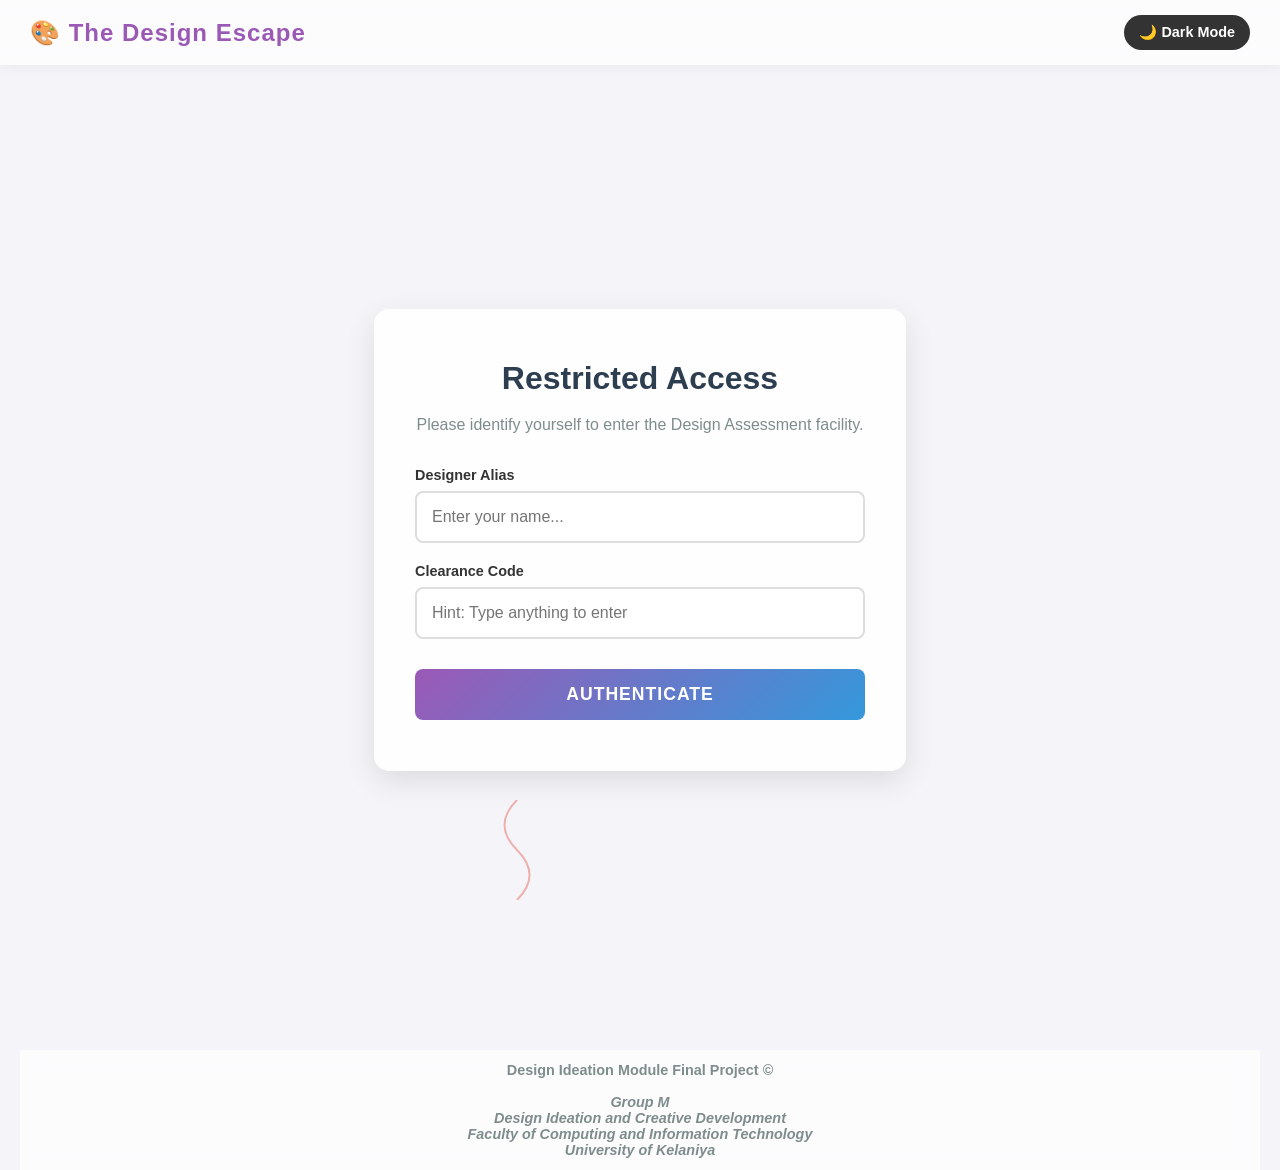
==== contact.html @ f4020e22 "Add files via upload" ====
<!DOCTYPE html>
<html lang="en">
<head>
    <meta charset="UTF-8">
    <meta name="viewport" content="width=device-width, initial-scale=1.0">
    <title>Mission Control - The Design Escape</title>
    <link rel="stylesheet" href="style.css">
    
    
</head>
<body class="centered-layout preload-transitions">

    <script>
        if (localStorage.getItem('theme') === 'dark') document.body.classList.add('dark-mode');
    </script>

    <ul class="bg-shapes">
        <li></li><li></li><li></li><li></li><li></li>
        <li></li><li></li><li></li><li></li><li></li>
    </ul>

    <header class="global-header">
        <a href="menu.html" class="logo">🎨 The Design Escape</a>
        <nav class="global-nav">
            <a href="menu.html">Return to Menu</a>
            <button id="dark-mode-toggle">🌙 Dark Mode</button>
        </nav>
    </header>

    <main class="auth-wrapper">
        <div class="auth-card" style="max-width: 600px;">
            <h1>Mission Control</h1>
            <p>Encountering anomalies in the Design Escape matrix? Transmit a secure message to our design team's central command. Your report will be reviewed by our design team and a response will be sent to your secure communication channel.</p>
            
            <form id="contact-form" onsubmit="event.preventDefault(); alert('Message transmitted successfully. Awaiting command response.'); window.location.href='menu.html';">
                
                <div class="input-group">
                    <label for="operative-name">Operative Alias</label>
                    <input type="text" id="operative-name" class="auth-input" placeholder="Your name..." required>
                </div>
                
                <div class="input-group">
                    <label for="comm-link">Secure Comm Link</label>
                    <input type="email" id="comm-link" class="auth-input" placeholder="Your email address..." required>
                </div>

                <div class="input-group">
                    <label for="anomaly-report">Anomaly Report</label>
                    <textarea id="anomaly-report" class="auth-input" rows="4" placeholder="Describe the design flaw..." style="resize: vertical; font-family: inherit;" required></textarea>
                </div>

                <button type="submit" class="btn-auth" style="background: linear-gradient(135deg, #e67e22, #d35400);">Transmit Report</button>
            </form>
        </div>
    </main>

    <footer class="global-footer">
        Design Ideation Module Final Project &copy; <br><br>
        <address>
        Group M <br>
        Design Ideation and Creative Development <br>
        Faculty of Computing and Information Technology <br>
        University of Kelaniya
        </address>
    </footer>

    <script src="script.js"></script>
</body>
</html>
---- style.css ----
/* =========================================
   ANTI-FLASH ANIMATION KILL SWITCH
========================================= */
.preload-transitions * {
    transition: none !important;
}

/* =========================================
   GLOBAL SUCCESS & PROCEED ACTIONS
========================================= */
.action-footer {
    text-align: center;
    margin-top: 40px;
    display: flex;
    flex-direction: column;
    align-items: center;
    gap: 15px;
    width: 100%;
}

.success-text {
    color: #2ecc71;
    margin: 0;
    opacity: 0; /* Hidden by default until they win! */
    transition: opacity 0.5s ease;
    font-size: 1.3rem;
}

.btn-proceed {
    padding: 12px 30px;
    font-size: 1.1rem;
    background: #2ecc71;
    color: white;
    border: none;
    border-radius: 8px;
    cursor: pointer;
    font-weight: bold;
    transition: all 0.3s ease;
    text-transform: uppercase;
    letter-spacing: 1px;
}

/* The hover effect when it is active */
.btn-proceed:hover:not(:disabled) {
    background: #27ae60;
    transform: translateY(-2px);
    box-shadow: 0 5px 15px rgba(46, 204, 113, 0.4);
}

/* ✨ The Grayed-Out Disabled State ✨ */
.btn-proceed:disabled {
    background: #95a5a6;
    cursor: not-allowed;
    opacity: 0.5;
    transform: none;
    box-shadow: none;
}

/* =========================================
   GLOBAL STYLES & TYPOGRAPHY
========================================= */
body {
    font-family: 'Segoe UI', Tahoma, Geneva, Verdana, sans-serif;
    background-color: #f4f4f9;
    color: #333;
    margin: 0;
    transition: background-color 0.4s ease, color 0.4s ease;
}

body.dark-mode {
    background-color: #121212;
    color: #e0e0e0;
}

/* Layout for Levels 1, 2, 3, 4 */
body.centered-layout {
    display: flex;
    flex-direction: column;
    align-items: center;
    justify-content: center;
    min-height: 100vh;
    padding: 20px;
    box-sizing: border-box;
}

body.app-layout {
    display: flex;
    flex-direction: column;
    min-height: 100vh; /* CHANGED: Lets the page grow as tall as it needs */
    /* DELETED overflow: hidden; so the native scrollbar comes back! */
    padding-top: 90px;
    padding-bottom: 60px;
}

#page-wrapper {
    display: flex;
    flex-direction: column;
    align-items: center;
    justify-content: center;
    width: 100%;
    transition: transform 0.1s ease-out;
    z-index: 10; 
    position: relative;
    /* ADDED: Forces the wrapper to expand, pushing the footer down */
    flex: 1; 
}

/* ADD THIS: Stops Level 5 from squishing and overlapping! */
body.app-layout #page-wrapper {
    justify-content: flex-start; /* Pushes content to the top instead of the middle */
    min-height: 100%;
}

.instructions { text-align: center; margin-bottom: 30px; }
.instructions h1 { font-size: 2.5rem; margin-bottom: 10px; letter-spacing: 1px; }

#dark-mode-toggle, #logout-btn {
    display: inline-flex; /* Keeps them perfectly aligned with text */
    align-items: center;
    justify-content: center;
    margin: 0 0 0 10px; /* Only adds margin to the left side */
    padding: 8px 15px;
    font-size: 0.9rem;
    cursor: pointer;
    border: none;
    border-radius: 20px;
    color: white;
    font-weight: bold;
    transition: all 0.3s ease;
    white-space: nowrap;
    height: 35px; /* Fixed height ensures they match exactly */
}

#dark-mode-toggle {
    background-color: #333;
}

body.dark-mode #dark-mode-toggle { 
    background-color: #f4f4f9; 
    color: #121212; 
}

#logout-btn {
    background-color: #e74c3c;
}

#logout-btn:hover {
    background-color: #c0392b;
    transform: scale(1.05);
}

body.dark-mode #logout-btn {
    background-color: #c0392b;
}

body.dark-mode #dark-mode-toggle { background-color: #f4f4f9; color: #121212; }
#dark-mode-toggle:hover { transform: scale(1.05); }

.btn, button[id$="-btn"] {
    padding: 15px 30px; font-size: 1.2rem; border: none; border-radius: 5px;
    transition: all 0.3s ease; font-weight: bold; margin-top: 20px; cursor: pointer;
}
button:disabled { background-color: #bdc3c7 !important; color: #7f8c8d !important; cursor: not-allowed !important; opacity: 0.7; transform: none !important; box-shadow: none !important;}
button:not(:disabled) { background-color: #27ae60; color: white; }
button:not(:disabled):hover { transform: scale(1.02); box-shadow: 0 5px 15px rgba(39, 174, 96, 0.4); }




/* =========================================
   LEVEL 1 & 2: BALANCE AND CONTRAST
========================================= */
.room-container {
    width: 100%; max-width: 800px; background: white; padding: 40px;
    border-radius: 10px; box-shadow: 0 10px 30px rgba(0,0,0,0.1);
    position: relative; transition: background-color 0.4s ease;
}
body.dark-mode .room-container { background-color: #1e1e1e; box-shadow: 0 15px 35px rgba(0,0,0,0.8); }

.scale { width: 100%; height: 5px; background-color: #ccc; margin: 50px 0; position: relative; border-radius: 5px; transition: background-color 0.4s ease; }
body.dark-mode .scale { background-color: #444; }

.weight {
    width: 80px; height: 80px; background-color: #2c3e50; border-radius: 8px;
    position: absolute; top: -75px; left: 0%; 
    transition: left 0.1s ease-out, background-color 0.3s;
    box-shadow: 0 5px 15px rgba(0,0,0,0.3);
}
.balanced-weight { background-color: #27ae60 !important; }

.color-canvas { width: 100%; height: 250px; background-color: hsl(10, 80%, 50%); border-radius: 10px; display: flex; align-items: center; justify-content: center; margin-bottom: 30px; transition: background-color 0.1s ease; }
.hidden-shape { width: 100px; height: 100px; background-color: hsl(10, 80%, 50%); border-radius: 50%; transition: transform 0.3s ease, box-shadow 0.3s ease; }
.emphasized { transform: scale(1.2); box-shadow: 0 10px 25px rgba(0,0,0,0.4); border: 4px solid white; }

.controls { width: 100%; text-align: center; }
input[type="range"] { width: 80%; cursor: pointer; }
#hue-slider { appearance: none; height: 10px; border-radius: 5px; background: linear-gradient(to right, #f00 0%, #ff0 17%, #0f0 33%, #0ff 50%, #00f 67%, #f0f 83%, #f00 100%); }

/* =========================================
   LEVEL 3: PROXIMITY
========================================= */
.drop-zone {
    background-color: #f9f9fc; border: 2px dashed #bdc3c7; border-radius: 8px;
    display: flex; align-items: center; justify-content: center;
    transition: all 0.2s; position: relative; overflow: hidden;
}
body.dark-mode .drop-zone { background-color: #2a2a2a; border-color: #555; }
.drop-zone.drag-over { background-color: #e8f4fd; border-color: #3498db; color: #3498db; }

/* Level 3 Specific Zone Styles */
.zones-wrapper { display: flex; gap: 20px; }
.target-zone { flex: 1; }
.zone-label { width: 100%; text-align: center; font-weight: bold; margin-bottom: 10px; }
#start-zone, #zone1, #zone2 { min-height: 120px; padding: 15px; flex-wrap: wrap; gap: 15px; margin-bottom: 20px;}

.item { cursor: grab; transition: transform 0.2s; box-shadow: 0 4px 8px rgba(0,0,0,0.15); }
.item:active { cursor: grabbing; } .item:hover { transform: scale(1.1); }
.square { width: 60px; height: 60px; background-color: #3498db; border-radius: 8px; }
.circle { width: 60px; height: 60px; background-color: #e67e22; border-radius: 50%; }

.action-buttons { display: flex; justify-content: center; gap: 15px; }
#reset-btn { background-color: #e74c3c; color: white; }
body.dark-mode #reset-btn { background-color: #c0392b; }

/* =========================================
   LEVEL 4: TYPOGRAPHY
========================================= */
.ransom-note {
    background-color: #fff8e7; padding: 40px; border: 1px solid #ccc; border-radius: 5px; margin-bottom: 30px; box-shadow: inset 0 0 10px rgba(0,0,0,0.05); transition: all 0.3s ease;
    --title-size: 0.8rem; --subtitle-size: 1.2rem; --body-size: 2.5rem; --line-height: 0.8; --letter-spacing: -3px; --disorder: 1; 
}
body.dark-mode .ransom-note { background-color: #2a2a2a; border-color: #555; color: #f4f4f9; }

.note-title { font-size: var(--title-size); font-weight: bold; text-transform: uppercase; margin-bottom: 10px; transition: font-size 0.1s; }
.note-subtitle { font-size: var(--subtitle-size); color: #7f8c8d; margin-bottom: 20px; transition: font-size 0.1s; }
.note-body { font-size: var(--body-size); line-height: var(--line-height); letter-spacing: var(--letter-spacing); transition: font-size 0.1s, line-height 0.1s, letter-spacing 0.1s; position: relative; }
.note-body span { display: inline-block; transform: translateX(calc(var(--random-x) * var(--disorder))) translateY(calc(var(--random-y) * var(--disorder))) rotate(calc(var(--random-rot) * var(--disorder))); transition: transform 0.1s ease-out; padding: 0 4px; }

.controls-grid { display: grid; grid-template-columns: 1fr; gap: 20px; margin-bottom: 30px; }
.control-group label { font-weight: bold; margin-bottom: 5px; display: flex; justify-content: space-between; }

#passcode-input { width: 100%; padding: 15px; font-size: 1.2rem; margin-bottom: 20px; border: 2px solid #ccc; border-radius: 5px; text-align: center; text-transform: uppercase; box-sizing: border-box; font-family: monospace; letter-spacing: 2px; }
body.dark-mode #passcode-input { background-color: #2a2a2a; color: white; border-color: #555; }

/* =========================================
   LEVEL 5: ALIGNMENT
========================================= */
.alignment-puzzle {
    display: flex;
    gap: 20px;
    justify-content: center;
    margin: 40px 0;
    flex-wrap: wrap;
}

.align-card {
    background: rgba(255, 255, 255, 0.8);
    backdrop-filter: blur(10px);
    border: 2px solid #ddd;
    border-radius: 12px;
    padding: 25px;
    width: 200px;
    cursor: pointer;
    transition: transform 0.2s ease, border-color 0.3s ease, background 0.3s ease;
    box-shadow: 0 4px 15px rgba(0,0,0,0.05);
}

body.dark-mode .align-card {
    background: rgba(30, 30, 30, 0.8);
    border-color: #444;
    color: #f4f4f9;
}

.align-card:hover {
    transform: scale(1.05);
    border-color: #3498db;
}

.align-card h3 { margin-top: 0; margin-bottom: 10px; font-size: 1.2rem; }
.align-card p { margin-bottom: 15px; color: #7f8c8d; }
.fake-btn {
    background: #3498db;
    color: white;
    padding: 8px 15px;
    border-radius: 6px;
    display: inline-block;
    font-size: 0.9rem;
}

/* The Alignment Classes */
.align-left { text-align: left; }
.align-center { text-align: center; }
.align-right { text-align: right; }

.align-card.success-lock {
    border-color: #2ecc71;
    pointer-events: none; /* Locks the card once solved */
}

/* =========================================
   LEVEL 6: WHITE SPACE
========================================= */
.slider-container {
    margin: 20px auto 40px;
    max-width: 400px;
    text-align: center;
}

.slider-container label {
    display: block;
    margin-bottom: 10px;
    font-weight: bold;
    color: #2c3e50;
}

body.dark-mode .slider-container label { color: #f4f4f9; }

#spacing-slider {
    width: 100%;
    cursor: pointer;
    accent-color: #9b59b6;
}

.claustrophobia-card {
    background: rgba(255, 255, 255, 0.9);
    border: 3px solid #e74c3c; /* Starts with a red error border */
    border-radius: 8px;
    width: 100%;
    max-width: 350px;
    margin: 0 auto;
    
    /* The Cramped Starting State */
    padding: 0px;
    display: flex;
    flex-direction: column;
    gap: 0px; 
    
    transition: border-color 0.3s ease, background 0.3s ease;
    box-shadow: 0 5px 15px rgba(0,0,0,0.1);
}

body.dark-mode .claustrophobia-card {
    background: rgba(40, 40, 40, 0.9);
}

.claustrophobia-card h3 { margin: 0; color: #2c3e50; }
body.dark-mode .claustrophobia-card h3 { color: #fff; }

.claustrophobia-card p { 
    margin: 0; 
    line-height: 1; /* Squished text */
    font-size: 0.95rem; 
    color: #555;
}
body.dark-mode .claustrophobia-card p { color: #ccc; }

.cramped-img-placeholder {
    width: 100%;
    height: 120px;
    background: #bdc3c7;
    display: flex;
    align-items: center;
    justify-content: center;
    color: white;
    font-weight: bold;
    letter-spacing: 2px;
}
body.dark-mode .cramped-img-placeholder { background: #555; }

/* The Success Lock */
.claustrophobia-card.success-lock {
    border-color: #2ecc71; /* Turns green! */
}

/* ✨ THE NEW IMAGE STYLING ✨ */
.card-img {
    width: 100% !important;
    height: 120px !important; /* Fixed height to match the original placeholder */
    object-fit: cover !important; /* The magic property: fills the space perfectly without stretching! */
    display: block !important; /* Standard practice to remove any odd bottom gaps */
}

/* =========================================
   LEVEL 7: COLOR & ACCESSIBILITY
========================================= */
.swatch-container {
    display: flex;
    justify-content: center;
    gap: 15px;
    margin-bottom: 30px;
}

.swatch-btn {
    padding: 10px 20px;
    border: 2px solid #ddd;
    border-radius: 8px;
    cursor: pointer;
    font-weight: bold;
    transition: transform 0.2s ease;
}

.swatch-btn:hover { transform: scale(1.05); }

/* The Buttons */
.swatch-toxic { background: #ff0000; color: #00ff00; border-color: #ff0000; }
.swatch-faded { background: #f1f2f6; color: #a4b0be; border-color: #ced6e0; }
.swatch-accessible { background: #2c3e50; color: #ecf0f1; border-color: #2c3e50; }

/* The Base Puzzle Card */
.color-puzzle-card {
    border-radius: 12px;
    padding: 30px;
    width: 100%;
    max-width: 400px;
    margin: 0 auto;
    transition: background 0.4s ease, color 0.4s ease;
    box-shadow: 0 10px 25px rgba(0,0,0,0.1);
}

.color-puzzle-card h3 { margin-top: 0; }
.color-puzzle-card p { line-height: 1.6; }

/* Palette 1: Toxic (Starting State) */
.toxic-palette { background: #ff0000; color: #00ff00; }
.toxic-palette .fake-btn { background: #00ff00; color: #ff0000; font-weight: bold; border: none; padding: 10px 20px; border-radius: 6px;}

/* Palette 2: Faded (Wrong Answer) */
.faded-palette { background: #ffffff; color: #ced6e0; }
.faded-palette .fake-btn { background: #f1f2f6; color: #a4b0be; border: 1px solid #dfe4ea; padding: 10px 20px; border-radius: 6px; }
body.dark-mode .faded-palette { background: #2f3640; color: #57606f; }

/* Palette 3: Accessible (Winning State) */
.accessible-palette { background: #ffffff; color: #2c3e50; border: 2px solid #2ecc71; }
.accessible-palette .fake-btn { background: #3498db; color: #ffffff; border: none; padding: 10px 20px; border-radius: 6px; font-weight: bold; }
body.dark-mode .accessible-palette { background: #1e272e; color: #d2dae2; border-color: #2ecc71; }

/* =========================================
   LEVEL 8: THE FRANKENSTEIN FORM
========================================= */
.shape-shifter {
    margin-bottom: 15px;
    cursor: pointer;
    user-select: none;
    transition: transform 0.1s ease;
}

.shape-shifter:active { transform: scale(0.98); }

/* Theme 1: Retro Windows 95 */
.theme-win95 {
    background: #c0c0c0;
    color: #000;
    font-family: 'Courier New', monospace;
    padding: 12px;
    border: 3px solid;
    border-color: #fff #808080 #808080 #fff;
    box-shadow: inset 1px 1px 0px #dfdfdf, inset -1px -1px 0px #0a0a0a;
}

/* Theme 2: 2000s Neon Chaos */
.theme-neon {
    background: #000;
    color: #0f0;
    font-family: 'Comic Sans MS', cursive, sans-serif;
    padding: 15px;
    border: 3px dashed #f0f;
    text-shadow: 0 0 5px #0f0;
    letter-spacing: 2px;
}

/* Theme 3: Modern Web Brutalism */
.theme-brutal {
    background: #ffff00;
    color: #000;
    font-family: 'Impact', sans-serif;
    padding: 15px;
    border: 4px solid #000;
    box-shadow: 6px 6px 0px #000;
    text-transform: uppercase;
    font-size: 1.2rem;
}

/* Theme 4: The Winning State (Sleek & Modern) */
.theme-modern {
    background: #ffffff;
    color: #2c3e50;
    font-family: 'Segoe UI', Tahoma, Geneva, Verdana, sans-serif;
    padding: 15px;
    border: 1px solid #dcdde1;
    border-radius: 8px;
    box-shadow: 0 2px 5px rgba(0,0,0,0.05);
    font-size: 1rem;
    font-weight: bold;
    border-left: 4px solid #3498db; /* A nice UI accent */
}

body.dark-mode .theme-modern {
    background: #2f3640;
    color: #f5f6fa;
    border-color: #57606f;
}

/* Lock it down when they win */
.shape-shifter.success-lock {
    pointer-events: none;
    border-left-color: #2ecc71;
    background: rgba(46, 204, 113, 0.1);
}

/* 🛠️ LEVEL 8: CENTERING FIX 🛠️ */
.consistency-panel {
    margin: 0 auto 40px auto !important; /* ✨ This is the magic centering line! */
    max-width: 400px !important;
    width: 100% !important;
    display: flex !important;
    flex-direction: column !important;
    align-items: stretch !important;
}

.consistency-panel h3 {
    text-align: center !important; /* Centers the header text */
    margin-bottom: 25px !important;
    width: 100% !important;
}

/* Ensure the header is readable in dark mode */
body.dark-mode .consistency-panel h3 {
    color: #f5f6fa !important;
}

/* =========================================
   LEVEL 9: THE GRAND FINALE
========================================= */
.header-bar { 
    width: 100%;
    max-width: 1200px; /* Keeps it neatly aligned with the workspace */
    padding: 15px 30px; 
    background: white; 
    box-shadow: 0 2px 10px rgba(0,0,0,0.1); 
    display: flex; 
    justify-content: space-between; 
    align-items: center; 
    z-index: 10; 
    border-radius: 10px; 
    margin: 0 auto 20px auto; /* Centers it and adds space below */
    flex-shrink: 0; /* Prevents the header from squishing */
    box-sizing: border-box;
}

body.dark-mode .header-bar {
    background-color: #1e1e1e;
    box-shadow: 0 5px 15px rgba(0,0,0,0.5);
}

body.dark-mode .header-bar h1 {
    color: #f4f4f9;
}

.workspace { 
    width: 100%;
    max-width: 1200px;
    margin: 0 auto;
    display: flex; 
    flex: 1; 
    gap: 20px; 
    /* DELETED overflow: hidden; and min-height: 0; */
    z-index: 10; 
    position: relative; 
}

.menu-panel { width: 300px; background: white; padding: 20px; border-radius: 10px; display: flex; flex-direction: column; gap: 15px; overflow-y: auto; border: 2px solid #ccc; }
body.dark-mode .menu-panel, body.dark-mode .canvas-panel { background: #1e1e1e; border-color: #444; }

.canvas-panel { flex: 1; background: white; border-radius: 10px; padding: 20px; display: grid; grid-template-columns: 250px 1fr; grid-template-rows: auto auto 1fr auto; gap: 15px; border: 2px solid #ccc; overflow-y: auto; }

/* Drop Zones */
.canvas-panel .drop-zone { background-color: #f9f9fc; border: 2px dashed #bdc3c7; border-radius: 8px; display: flex; align-items: center; justify-content: center; color: #95a5a6; font-weight: bold; transition: all 0.2s; position: relative; overflow: hidden; }
body.dark-mode .canvas-panel .drop-zone { background-color: #2a2a2a; border-color: #555; }
.canvas-panel .drop-zone.drag-over { background-color: #e8f4fd; border-color: #3498db; color: #3498db; }
.canvas-panel .drop-zone span { pointer-events: none; z-index: 1; }

#zone-header { grid-column: 1 / -1; min-height: 80px; }
#zone-hero { grid-column: 1 / -1; min-height: 200px; }
#zone-sidebar { grid-column: 1 / 2; min-height: 400px; }
#zone-products { grid-column: 2 / 3; min-height: 400px; }
#zone-cta { grid-column: 1 / -1; min-height: 100px; }
#zone-footer { grid-column: 1 / -1; min-height: 60px; }

/* Draggable UI Elements */
.ui-element { background-color: #ecf0f1; border: 1px solid #bdc3c7; border-radius: 5px; padding: 15px; cursor: grab; text-align: center; font-weight: bold; box-shadow: 0 2px 5px rgba(0,0,0,0.1); transition: transform 0.2s; box-sizing: border-box; z-index: 10; }
body.dark-mode .ui-element { background-color: #333; border-color: #555; color: #eee;}
.ui-element:active { cursor: grabbing; } 
.ui-element:hover { transform: scale(1.02); }

/* ✨ The Snapping & Bug Fix Magic ✨ */
.drop-zone .ui-element { position: absolute; top: 0; left: 0; width: 100%; height: 100%; border: none; border-radius: 0; margin: 0; transform: scale(1) !important; }

/* When dragging, ignore the items already on the canvas so the drop zone underneath catches the drop! */
/*body.is-dragging .canvas-panel .ui-element { pointer-events: none; }*/
/* Update this single line! The :not(.dragging-active) saves the day */
body.is-dragging .canvas-panel .ui-element:not(.dragging-active) { pointer-events: none; }
.ui-element * { pointer-events: none; }
.ui-element * { pointer-events: none; } /* Prevents text inside elements from blocking drops */

/* Simulated Element Styles */
.el-header { display: flex; justify-content: space-between; align-items: center; }
.el-header::before { content: "🛒 LOGO"; font-size: 1.2rem; }
.el-header::after { content: "Home | Shop | Cart"; font-weight: normal; }
.el-hero { display: flex; align-items: center; justify-content: center; background: linear-gradient(135deg, #3498db, #8e44ad); color: white; border: none; font-size: 1.5rem; }
.el-sidebar { display: flex; flex-direction: column; gap: 10px; text-align: left; }
.el-sidebar::before { content: "Categories"; border-bottom: 1px solid #ccc; padding-bottom: 5px;}
.el-sidebar::after { content: "☐ Electronics \A ☐ Clothing \A ☐ Books"; white-space: pre; font-weight: normal; line-height: 1.5; }
.el-products { display: grid; grid-template-columns: repeat(3, 1fr); gap: 10px; background: transparent !important; border: none; padding: 10px; box-shadow: none !important; }
.product-card { background: white; border: 1px solid #ccc; border-radius: 5px; min-height: 100px; display: flex; flex-direction: column; align-items: center; justify-content: center; }
body.dark-mode .product-card { background: #444; border-color: #666; }
.product-card::before { content: "📷"; font-size: 2rem; }
.el-cta { background-color: #e74c3c !important; color: white !important; border: none; display: flex; align-items: center; justify-content: center; font-size: 1.5rem; letter-spacing: 2px; }
.el-footer { display: flex; align-items: center; justify-content: center; font-size: 0.8rem; font-weight: normal; color: #7f8c8d; }

/* Modal Styles */
.modal-overlay { position: fixed; top: 0; left: 0; width: 100vw; height: 100vh; background: rgba(0, 0, 0, 0.8); display: none; align-items: center; justify-content: center; z-index: 2000; backdrop-filter: blur(5px); }
.modal-content { background: white; padding: 40px; border-radius: 10px; text-align: center; max-width: 500px; width: 90%; }
body.dark-mode .modal-content { background: #1e1e1e; color: white; }
.score-circle { width: 150px; height: 150px; border-radius: 50%; border: 10px solid #3498db; display: flex; align-items: center; justify-content: center; font-size: 3rem; font-weight: bold; margin: 0 auto 20px; }
.modal-buttons { display: flex; gap: 15px; justify-content: center; margin-top: 30px; }

/* =========================================
   REFINED DYNAMIC BACKGROUND (Main Menu)
   Now with True JavaScript Randomization!
========================================= */
.bg-shapes {
    position: fixed; top: 0; left: 0; width: 100vw; height: 100vh;
    z-index: 0; pointer-events: none; margin: 0; padding: 0; overflow: hidden;
    animation: colorShift 30s infinite linear;
}

@keyframes colorShift {
    0% { filter: hue-rotate(0deg); }
    100% { filter: hue-rotate(360deg); }
}

.bg-shapes li {
    position: absolute; display: block; list-style: none;
    bottom: -250px; background: transparent;
    /* This variable is constantly updated by JavaScript! */
    left: var(--random-x, 50%); 
}

/* 1. Perfect Solid Circle */
.bg-shapes li:nth-child(1) {
    width: 60px; height: 60px; border-radius: 50%;
    background: rgba(52, 152, 219, 0.2);
    animation: floatUp 18s linear infinite; animation-delay: 2s;
}

/* 2. Thin Vertical Line */
.bg-shapes li:nth-child(2) {
    width: 2px; height: 120px; background: rgba(231, 76, 60, 0.3);
    animation: floatUp 15s linear infinite; animation-delay: 0s;
}

/* 3. WAVY LINE (Snake) 1 */
.bg-shapes li:nth-child(3) {
    width: 50px; height: 250px;
    background-image: url("data:image/svg+xml,%3Csvg width='50' height='100' xmlns='http://www.w3.org/2000/svg'%3E%3Cpath d='M 25 0 Q 50 25 25 50 T 25 100' fill='none' stroke='rgba(46, 204, 113, 0.4)' stroke-width='2'/%3E%3C/svg%3E");
    background-repeat: repeat-y;
    animation: floatUpSnake 22s linear infinite; animation-delay: 5s;
}

/* 4. Small Outline Square */
.bg-shapes li:nth-child(4) {
    width: 40px; height: 40px; border: 2px solid rgba(155, 89, 182, 0.3);
    animation: floatUpRotate 20s linear infinite; animation-delay: 1s;
}

/* 5. Large Outline Circle */
.bg-shapes li:nth-child(5) {
    width: 140px; height: 140px; border-radius: 50%;
    border: 2px solid rgba(241, 196, 15, 0.2);
    animation: floatUp 25s linear infinite; animation-delay: 8s;
}

/* 6. Thin Horizontal Line */
.bg-shapes li:nth-child(6) {
    width: 90px; height: 2px; background: rgba(52, 152, 219, 0.3);
    animation: floatUpRotate 14s linear infinite; animation-delay: 4s;
}

/* 7. WAVY LINE (Snake) 2 - Taller */
.bg-shapes li:nth-child(7) {
    width: 50px; height: 350px;
    background-image: url("data:image/svg+xml,%3Csvg width='50' height='100' xmlns='http://www.w3.org/2000/svg'%3E%3Cpath d='M 25 0 Q 0 25 25 50 T 25 100' fill='none' stroke='rgba(231, 76, 60, 0.4)' stroke-width='2'/%3E%3C/svg%3E");
    background-repeat: repeat-y;
    animation: floatUpSnake 28s linear infinite; animation-delay: 0s;
}

/* 8. Solid Square */
.bg-shapes li:nth-child(8) {
    width: 80px; height: 80px; background: rgba(149, 165, 166, 0.15);
    animation: floatUpRotate 19s linear infinite; animation-delay: 10s;
}

/* 9. Tiny Solid Circle */
.bg-shapes li:nth-child(9) {
    width: 25px; height: 25px; border-radius: 50%;
    background: rgba(26, 188, 156, 0.4);
    animation: floatUp 12s linear infinite; animation-delay: 3s;
}

/* 10. Floating Curved Bracket */
.bg-shapes li:nth-child(10) {
    width: 40px; height: 120px; border-right: 2px solid rgba(230, 126, 34, 0.4); border-radius: 50%;
    animation: floatUpSnake 16s linear infinite; animation-delay: 7s;
}

/* --- THE PHYSICS ENGINES --- */
@keyframes floatUp {
    0% { transform: translateY(0); opacity: 0; }
    10% { opacity: 1; }
    90% { opacity: 1; }
    100% { transform: translateY(-130vh); opacity: 0; }
}

@keyframes floatUpRotate {
    0% { transform: translateY(0) rotate(0deg); opacity: 0; }
    10% { opacity: 1; }
    90% { opacity: 1; }
    100% { transform: translateY(-130vh) rotate(360deg); opacity: 0; }
}

@keyframes floatUpSnake {
    0% { transform: translateY(0) rotate(-5deg); opacity: 0; }
    10% { opacity: 1; }
    50% { transform: translateY(-65vh) rotate(5deg); }
    90% { opacity: 1; }
    100% { transform: translateY(-130vh) rotate(-5deg); opacity: 0; }
}

/* =========================================
   GLOBAL HEADER & FOOTER (Glassmorphism)
========================================= */
.global-header {
    width: 100%;
    background: rgba(255, 255, 255, 0.7);
    backdrop-filter: blur(10px); /* Creates the frosted glass effect */
    padding: 15px 30px;
    display: flex;
    justify-content: space-between;
    align-items: center;
    box-shadow: 0 2px 15px rgba(0,0,0,0.05);
    position: fixed;
    top: 0;
    left: 0;
    z-index: 1000;
    box-sizing: border-box;
    /* UPDATED: Added transform to the transition list */
    transition: background 0.4s ease, transform 0.3s ease;
}

.global-header.header-hidden {
    transform: translateY(-100%);
}

body.dark-mode .global-header {
    background: rgba(30, 30, 30, 0.7);
    box-shadow: 0 2px 15px rgba(0,0,0,0.5);
}

.global-header .logo {
    font-size: 1.5rem;
    font-weight: bold;
    color: #9b59b6;
    text-decoration: none;
    letter-spacing: 1px;
}

.global-nav {
    display: flex;
    align-items: center;
    gap: 15px; /* Reduced from 25px to give the buttons more room */
    flex-wrap: nowrap; /* CRUCIAL: Forces everything to stay on one line! */
}

.global-nav a {
    text-decoration: none;
    color: #333;
    font-weight: bold;
    transition: color 0.3s, transform 0.2s;
}

body.dark-mode .global-nav a { color: #eee; }
.global-nav a:hover { color: #9b59b6; transform: scale(1.1); }

#dark-mode-toggle {
    position: static; /* Forces the button to stay inside the flex container */
    margin-left: 15px; /* Adds a nice gap between 'L5' and the button */
    padding: 8px 15px;
    font-size: 0.9rem;
    cursor: pointer;
    border: none;
    border-radius: 20px;
    background-color: #333;
    color: white;
    font-weight: bold;
    transition: all 0.3s ease;
    box-shadow: none; /* Removes any leftover floating shadow */
}

body.dark-mode #dark-mode-toggle { background-color: #f4f4f9; color: #121212; }

.global-footer {
    width: 100%;
    background: rgba(255, 255, 255, 0.7);
    backdrop-filter: blur(10px);
    text-align: center;
    padding: 12px;
    font-size: 0.9rem;
    color: #7f8c8d;
    z-index: 10;
    box-sizing: border-box;
    font-weight: bold;
    /* ADDED: Pushes the footer to the bottom of the page content */
    margin-top: 60px !important; /* ✨ This pushes it away from the content above! */
}

body.dark-mode .global-footer { background: rgba(30, 30, 30, 0.7); color: #aaa; }

/* UPDATED: Changed padding-bottom to 0 */
body.centered-layout { padding-top: 90px; padding-bottom: 0; }
body.app-layout { padding-top: 90px; padding-bottom: 0; }

/* =========================================
   LOGIN & WELCOME PAGES
========================================= */
.auth-wrapper {
    display: flex;
    justify-content: center;
    align-items: center;
    min-height: 100vh;
    width: 100%;
    z-index: 10;
    position: relative;
    padding: 20px;
    box-sizing: border-box;
}

.auth-card {
    background: rgba(255, 255, 255, 0.85);
    backdrop-filter: blur(15px);
    padding: 50px 40px;
    border-radius: 15px;
    box-shadow: 0 10px 30px rgba(0,0,0,0.1);
    width: 100%;
    max-width: 450px;
    text-align: center;
    border: 1px solid rgba(255, 255, 255, 0.5);
    transition: transform 0.3s ease, background 0.4s ease;
}

body.dark-mode .auth-card {
    background: rgba(30, 30, 30, 0.85);
    border-color: rgba(255, 255, 255, 0.1);
    box-shadow: 0 10px 30px rgba(0,0,0,0.5);
}

.auth-card:hover {
    transform: translateY(-5px);
}

.auth-card h1 {
    margin-top: 0;
    color: #2c3e50;
    font-size: 2rem;
    margin-bottom: 10px;
}

body.dark-mode .auth-card h1 { color: #f4f4f9; }

.auth-card p {
    color: #7f8c8d;
    margin-bottom: 30px;
    line-height: 1.5;
}

.input-group {
    margin-bottom: 20px;
    text-align: left;
}

.input-group label {
    display: block;
    font-weight: bold;
    margin-bottom: 8px;
    font-size: 0.9rem;
    color: #333;
}

body.dark-mode .input-group label { color: #ccc; }

.auth-input {
    width: 100%;
    padding: 15px;
    border: 2px solid #ddd;
    border-radius: 8px;
    font-size: 1rem;
    box-sizing: border-box;
    transition: border-color 0.3s ease, box-shadow 0.3s ease;
    background: rgba(255, 255, 255, 0.9);
}

body.dark-mode .auth-input {
    background: rgba(20, 20, 20, 0.9);
    border-color: #555;
    color: white;
}

.auth-input:focus {
    border-color: #9b59b6;
    outline: none;
    box-shadow: 0 0 8px rgba(155, 89, 182, 0.3);
}

.btn-auth {
    width: 100%;
    padding: 15px;
    font-size: 1.1rem;
    background: linear-gradient(135deg, #9b59b6, #3498db);
    color: white;
    border: none;
    border-radius: 8px;
    cursor: pointer;
    font-weight: bold;
    text-transform: uppercase;
    letter-spacing: 1px;
    transition: opacity 0.3s ease, transform 0.2s ease;
    margin-top: 10px;
}

.btn-auth:hover {
    opacity: 0.9;
    transform: scale(1.02);
}

/* Specific styling for the Welcome success state */
.success-icon {
    font-size: 4rem;
    margin-bottom: 20px;
    animation: popIn 0.5s cubic-bezier(0.175, 0.885, 0.32, 1.275) forwards;
}

@keyframes popIn {
    0% { transform: scale(0); opacity: 0; }
    100% { transform: scale(1); opacity: 1; }
}
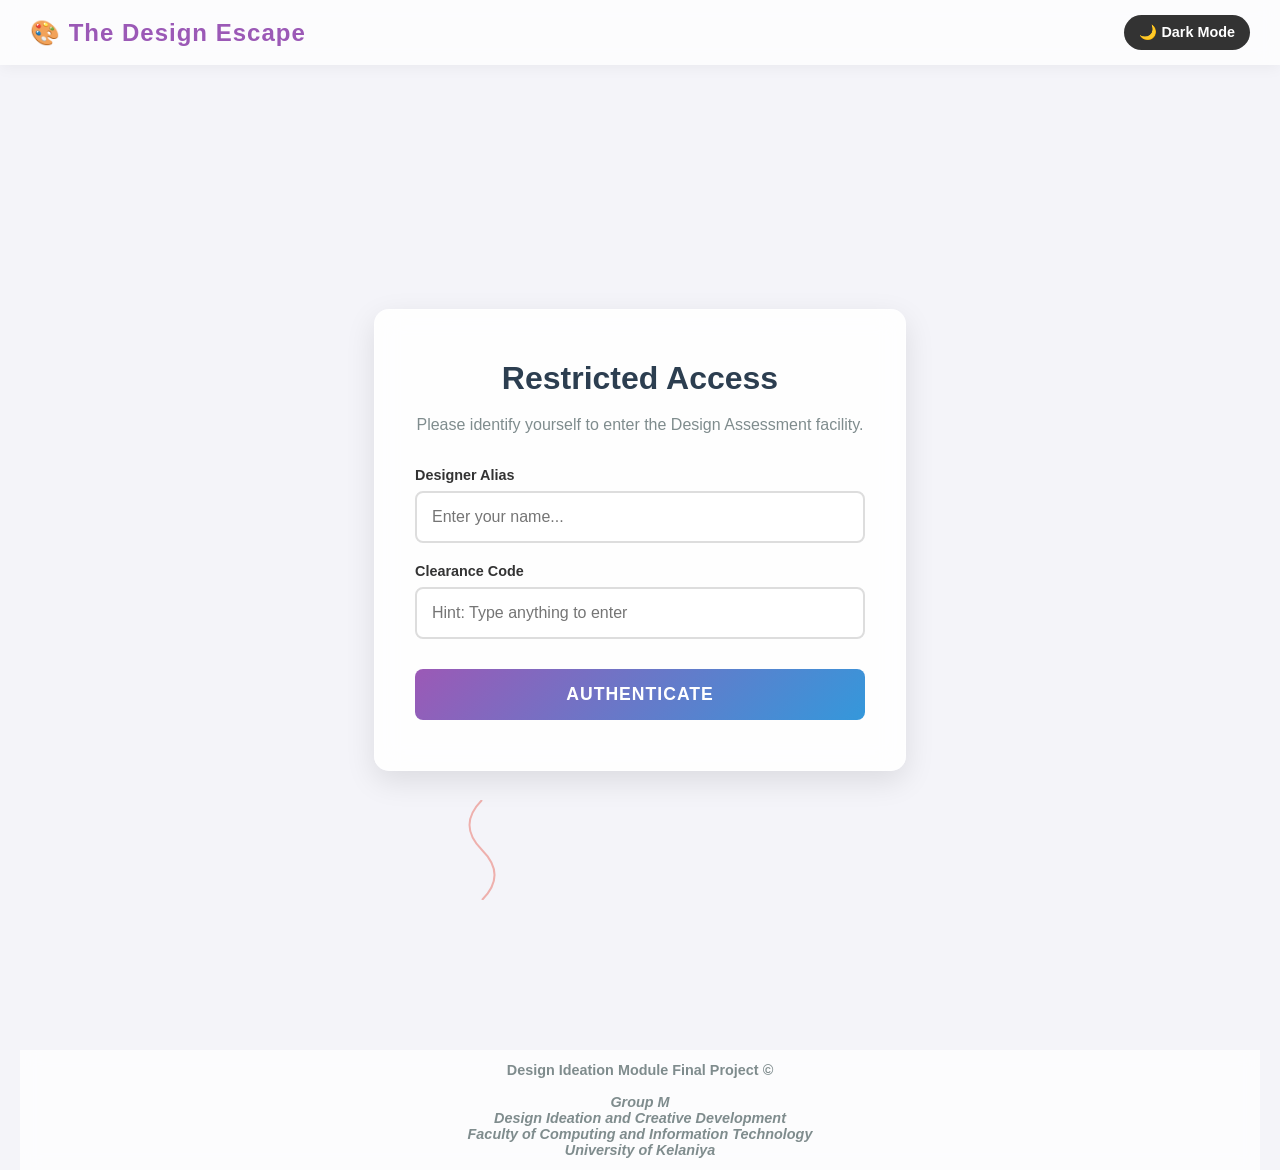
==== commit 91e0a11d: "Add files via upload" ====
--- a/contact.html
+++ b/contact.html
@@ -4,6 +4,15 @@
     <meta charset="UTF-8">
     <meta name="viewport" content="width=device-width, initial-scale=1.0">
     <title>Mission Control - The Design Escape</title>
+
+    <script>
+        // This instantly paints the <html> tag before the CSS even downloads
+        if (localStorage.getItem('theme') === 'dark') {
+            document.documentElement.style.backgroundColor = '#121212';
+        } else {
+            document.documentElement.style.backgroundColor = '#f4f4f9';
+        }
+    </script>
     <link rel="stylesheet" href="style.css">
     
     
--- a/style.css
+++ b/style.css
@@ -64,7 +64,7 @@
     background-color: #f4f4f9;
     color: #333;
     margin: 0;
-    transition: background-color 0.4s ease, color 0.4s ease;
+    
 }
 
 body.dark-mode {
@@ -163,6 +163,52 @@
 button:disabled { background-color: #bdc3c7 !important; color: #7f8c8d !important; cursor: not-allowed !important; opacity: 0.7; transform: none !important; box-shadow: none !important;}
 button:not(:disabled) { background-color: #27ae60; color: white; }
 button:not(:disabled):hover { transform: scale(1.02); box-shadow: 0 5px 15px rgba(39, 174, 96, 0.4); }
+
+/* =========================================
+   MENU: LEVEL GRID & BUTTONS
+========================================= */
+.level-grid {
+    display: grid !important;
+    grid-template-columns: 1fr 1fr !important; /* Forces a perfect 2-column layout */
+    gap: 15px !important; /* Adds breathing room between buttons */
+    margin-top: 20px !important;
+    margin-bottom: 20px !important;
+    width: 100% !important;
+}
+
+.btn-level {
+    background: #333333 !important; /* Sleek dark grey */
+    color: #ffffff !important;
+    border: 1px solid #444 !important;
+    padding: 15px !important;
+    border-radius: 8px !important;
+    font-size: 1rem !important;
+    font-weight: bold !important;
+    cursor: pointer !important;
+    transition: all 0.3s ease !important;
+    width: 100% !important;
+    font-family: inherit !important;
+}
+
+/* The satisfying hover lift effect */
+.btn-level:hover {
+    background: #444444 !important;
+    transform: translateY(-2px) !important;
+    box-shadow: 0 5px 15px rgba(0,0,0,0.2) !important;
+    border-color: #555 !important;
+}
+
+/* Light Mode support for the buttons */
+body:not(.dark-mode) .btn-level {
+    background: #f1f2f6 !important;
+    color: #2c3e50 !important;
+    border-color: #dcdde1 !important;
+}
+
+body:not(.dark-mode) .btn-level:hover {
+    background: #dfe4ea !important;
+    box-shadow: 0 5px 15px rgba(0,0,0,0.1) !important;
+}
 
 
 
